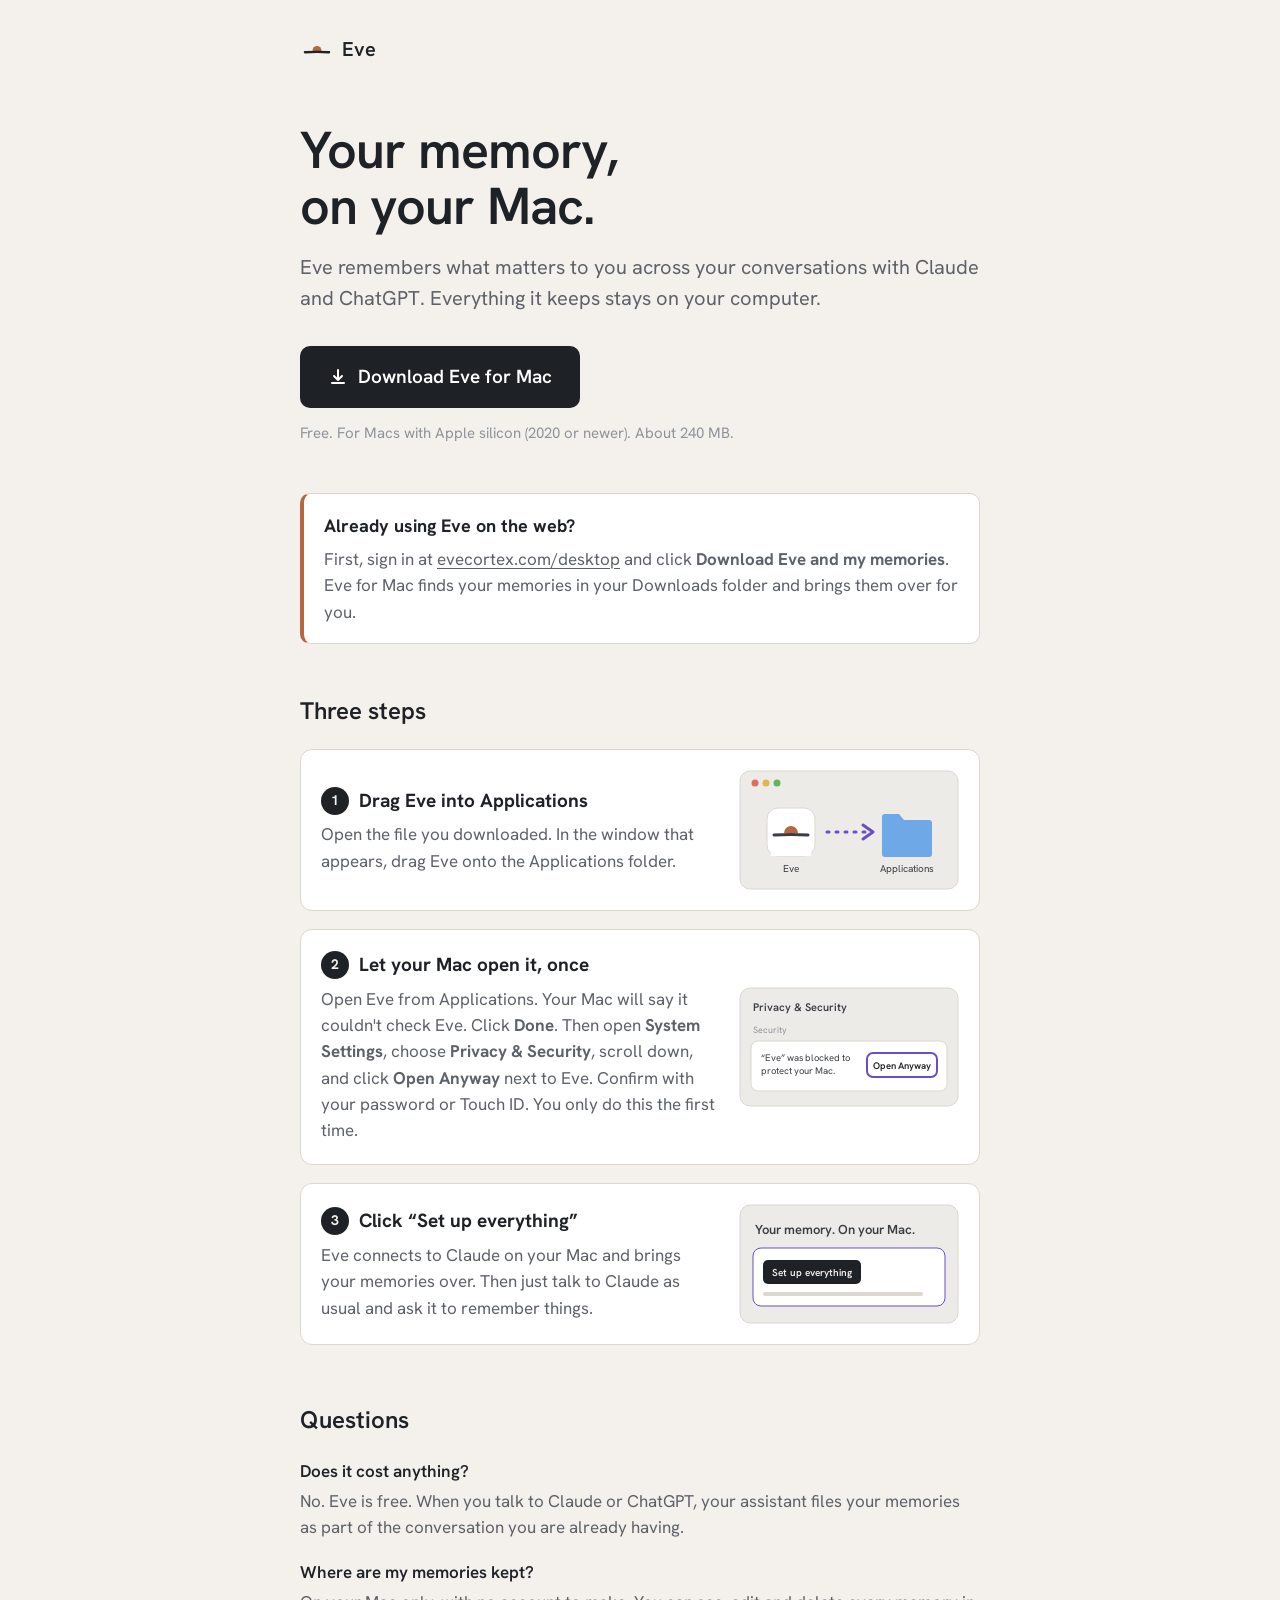
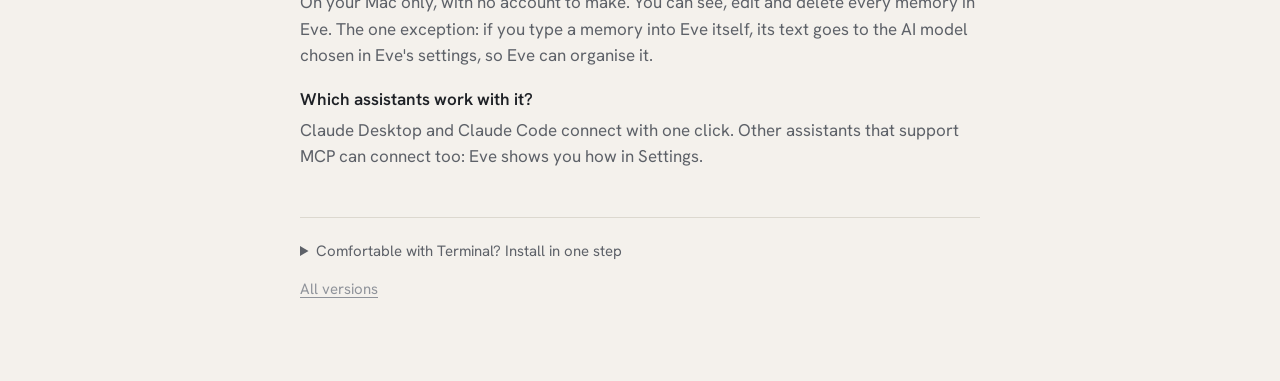
==== docs/index.html @ b5d8cdc0 "Simple download page for non-technical users (GitHub Pages, /docs) Co-Authored-By: Claude Opus 5.5 <" ====
<!doctype html>
<html lang="en">
<head>
<meta charset="utf-8">
<meta name="viewport" content="width=device-width, initial-scale=1">
<title>Eve for Mac</title>
<meta name="description" content="Eve remembers what matters to you across your conversations with Claude and ChatGPT. Everything stays on your Mac.">
<link rel="icon" href="eve-mark.svg" type="image/svg+xml">
<link rel="preconnect" href="https://fonts.googleapis.com">
<link rel="preconnect" href="https://fonts.gstatic.com" crossorigin>
<link href="https://fonts.googleapis.com/css2?family=Hanken+Grotesk:wght@400;500;600&display=swap" rel="stylesheet">
<style>
  :root {
    --bg: #f4f1ec; --card: #ffffff; --ink: #1e2126; --soft: #5d6168; --faint: #8f939a;
    --rule: #dcd8cf; --warm: #b5673f; --violet: #6a4fc4; --button: #1e2126; --button-ink: #ffffff;
    --shot: #ecebe7; --shot-ink: #3a3d42;
  }
  @media (prefers-color-scheme: dark) {
    :root:not([data-theme="light"]) {
      --bg: #17181b; --card: #202226; --ink: #f1efeb; --soft: #b7b2aa; --faint: #8b857c;
      --rule: #34363b; --warm: #d0855c; --violet: #9c86ec; --button: #f1efeb; --button-ink: #17181b;
      --shot: #2a2c31; --shot-ink: #d8d4cd;
    }
  }
  :root[data-theme="dark"] {
    --bg: #17181b; --card: #202226; --ink: #f1efeb; --soft: #b7b2aa; --faint: #8b857c;
    --rule: #34363b; --warm: #d0855c; --violet: #9c86ec; --button: #f1efeb; --button-ink: #17181b;
    --shot: #2a2c31; --shot-ink: #d8d4cd;
  }
  * { box-sizing: border-box; }
  body { margin: 0; background: var(--bg); color: var(--ink);
         font: 17px/1.55 "Hanken Grotesk", -apple-system, BlinkMacSystemFont, "Helvetica Neue", Arial, sans-serif; }
  main { max-width: 720px; margin: 0 auto; padding: 32px 20px 64px; }
  a { color: inherit; text-underline-offset: 3px; }
  header { display: flex; align-items: center; gap: 8px; font-weight: 600; font-size: 20px; }
  header svg { flex: none; }
  .hero { padding: 56px 0 40px; }
  h1 { font-size: clamp(34px, 7vw, 52px); line-height: 1.08; font-weight: 600; letter-spacing: -0.02em; margin: 0 0 18px; }
  .lede { font-size: 20px; color: var(--soft); margin: 0 0 32px; max-width: 34em; }
  .download { display: inline-flex; align-items: center; gap: 10px; background: var(--button); color: var(--button-ink);
              text-decoration: none; font-weight: 600; font-size: 19px; padding: 16px 28px; border-radius: 10px; }
  .download:focus-visible, button:focus-visible, summary:focus-visible { outline: 3px solid var(--violet); outline-offset: 3px; }
  .download svg { width: 20px; height: 20px; }
  .fine { color: var(--faint); font-size: 15px; margin: 14px 0 0; }
  .phone-note { display: none; background: var(--card); border: 1px solid var(--rule); border-radius: 10px; padding: 14px 16px; margin-top: 18px; color: var(--soft); }
  .moving { background: var(--card); border: 1px solid var(--rule); border-left: 4px solid var(--warm); border-radius: 10px; padding: 18px 20px; margin: 8px 0 48px; }
  .moving h2 { font-size: 18px; margin: 0 0 6px; }
  .moving p { margin: 0; color: var(--soft); }
  h2.section { font-size: 24px; font-weight: 600; margin: 0 0 20px; }
  ol.steps { list-style: none; padding: 0; margin: 0 0 56px; display: grid; gap: 18px; counter-reset: step; }
  ol.steps li { counter-increment: step; background: var(--card); border: 1px solid var(--rule); border-radius: 12px;
                padding: 20px; display: grid; grid-template-columns: 1fr 220px; gap: 20px; align-items: center; }
  .step-text h3 { margin: 0 0 6px; font-size: 19px; display: flex; align-items: center; gap: 10px; }
  .step-text h3::before { content: counter(step); flex: none; width: 28px; height: 28px; border-radius: 50%;
                          background: var(--ink); color: var(--bg); display: grid; place-items: center; font-size: 14px; }
  .step-text p { margin: 0; color: var(--soft); }
  .shot { width: 100%; height: auto; display: block; }
  dl.faq { margin: 0 0 48px; }
  dl.faq dt { font-weight: 600; margin-top: 18px; }
  dl.faq dd { margin: 4px 0 0; color: var(--soft); }
  footer { border-top: 1px solid var(--rule); padding-top: 22px; color: var(--faint); font-size: 15px; }
  details summary { cursor: pointer; color: var(--soft); }
  details p { margin: 10px 0 8px; }
  .cmd { display: flex; gap: 8px; align-items: stretch; flex-wrap: wrap; }
  .cmd code { flex: 1; min-width: 0; overflow-x: auto; white-space: nowrap; background: var(--card); border: 1px solid var(--rule);
              border-radius: 8px; padding: 10px 12px; font: 13px/1.5 ui-monospace, Menlo, monospace; color: var(--ink); }
  .cmd button { font: inherit; font-size: 14px; border: 1px solid var(--rule); background: var(--card); color: var(--ink);
                border-radius: 8px; padding: 8px 14px; cursor: pointer; }
  @media (max-width: 640px) {
    main { padding: 20px 16px 48px; }
    .hero { padding: 36px 0 28px; }
    .lede { font-size: 18px; }
    ol.steps li { grid-template-columns: 1fr; }
    .shot { max-width: 300px; }
  }
  @media (pointer: coarse) and (max-width: 900px) { .phone-note { display: block; } }
</style>
</head>
<body>
<main>
  <header><svg viewBox="0 0 48 48" width="34" height="34" fill="none" aria-hidden="true"><defs><clipPath id="horizon"><rect width="48" height="27.7"/></clipPath></defs><circle cx="24" cy="26" r="6.3" fill="var(--warm)" clip-path="url(#horizon)"/><path d="M7 28.5 Q24 27.5 41 28.5" stroke="currentColor" stroke-width="3.4" stroke-linecap="round"/></svg>Eve</header>

  <section class="hero">
    <h1>Your memory,<br>on your Mac.</h1>
    <p class="lede">Eve remembers what matters to you across your conversations with Claude and ChatGPT. Everything it keeps stays on your computer.</p>
    <a class="download" href="https://github.com/alexa-loste/eve-local/releases/latest/download/Eve.dmg">
      <svg viewBox="0 0 20 20" fill="none" aria-hidden="true"><path d="M10 3v10m0 0-4-4m4 4 4-4M4 16h12" stroke="currentColor" stroke-width="2" stroke-linecap="round" stroke-linejoin="round"/></svg>
      Download Eve for Mac
    </a>
    <p class="fine">Free. For Macs with Apple silicon (2020 or newer). About 240 MB.</p>
    <p class="phone-note">Eve runs on a Mac. Open this page on your Mac to download it.</p>
  </section>

  <section class="moving" aria-labelledby="moving-title">
    <h2 id="moving-title">Already using Eve on the web?</h2>
    <p>First, sign in at <a href="https://evecortex.com/desktop">evecortex.com/desktop</a> and click <strong>Download Eve and my memories</strong>. Eve for Mac finds your memories in your Downloads folder and brings them over for you.</p>
  </section>

  <h2 class="section">Three steps</h2>
  <ol class="steps">
    <li>
      <div class="step-text">
        <h3>Drag Eve into Applications</h3>
        <p>Open the file you downloaded. In the window that appears, drag Eve onto the Applications folder.</p>
      </div>
      <svg class="shot" viewBox="0 0 220 120" role="img" aria-label="The Eve icon being dragged onto the Applications folder">
        <rect x="1" y="1" width="218" height="118" rx="10" fill="var(--shot)" stroke="var(--rule)"/>
        <circle cx="16" cy="13" r="3.5" fill="#e06c5e"/><circle cx="27" cy="13" r="3.5" fill="#e4b54c"/><circle cx="38" cy="13" r="3.5" fill="#62b35b"/>
        <rect x="28" y="38" width="48" height="48" rx="11" fill="var(--card)" stroke="var(--rule)"/>
        <circle cx="52" cy="63" r="7" fill="var(--warm)"/><rect x="32" y="63" width="40" height="23" fill="var(--card)"/>
        <path d="M35 65 Q52 64 69 65" stroke="var(--shot-ink)" stroke-width="3" stroke-linecap="round" fill="none"/>
        <text x="52" y="102" text-anchor="middle" font-size="10" fill="var(--shot-ink)" font-family="inherit">Eve</text>
        <path d="M88 62 H128" stroke="var(--violet)" stroke-width="3" stroke-linecap="round" stroke-dasharray="2 7"/>
        <path d="M124 55 L134 62 L124 69" stroke="var(--violet)" stroke-width="3" fill="none" stroke-linecap="round" stroke-linejoin="round"/>
        <path d="M146 44 h14 l5 6 h25 a3 3 0 0 1 3 3 v31 a3 3 0 0 1 -3 3 h-44 a3 3 0 0 1 -3 -3 v-37 a3 3 0 0 1 3 -3z" fill="#6ea8e6"/>
        <text x="168" y="102" text-anchor="middle" font-size="10" fill="var(--shot-ink)" font-family="inherit">Applications</text>
      </svg>
    </li>
    <li>
      <div class="step-text">
        <h3>Let your Mac open it, once</h3>
        <p>Open Eve from Applications. Your Mac will say it couldn't check Eve. Click <strong>Done</strong>. Then open <strong>System Settings</strong>, choose <strong>Privacy &amp; Security</strong>, scroll down, and click <strong>Open Anyway</strong> next to Eve. Confirm with your password or Touch ID. You only do this the first time.</p>
      </div>
      <svg class="shot" viewBox="0 0 220 120" role="img" aria-label="Privacy and Security settings with the Open Anyway button next to a message about Eve">
        <rect x="1" y="1" width="218" height="118" rx="10" fill="var(--shot)" stroke="var(--rule)"/>
        <text x="14" y="24" font-size="11" font-weight="600" fill="var(--shot-ink)" font-family="inherit">Privacy &amp; Security</text>
        <text x="14" y="46" font-size="9" fill="var(--faint)" font-family="inherit">Security</text>
        <rect x="12" y="54" width="196" height="50" rx="7" fill="var(--card)" stroke="var(--rule)"/>
        <text x="22" y="74" font-size="9.5" fill="var(--shot-ink)" font-family="inherit">“Eve” was blocked to</text>
        <text x="22" y="87" font-size="9.5" fill="var(--shot-ink)" font-family="inherit">protect your Mac.</text>
        <rect x="128" y="66" width="70" height="24" rx="6" fill="var(--card)" stroke="var(--violet)" stroke-width="2"/>
        <text x="163" y="82" text-anchor="middle" font-size="9.5" font-weight="600" fill="var(--ink)" font-family="inherit">Open Anyway</text>
      </svg>
    </li>
    <li>
      <div class="step-text">
        <h3>Click “Set up everything”</h3>
        <p>Eve connects to Claude on your Mac and brings your memories over. Then just talk to Claude as usual and ask it to remember things.</p>
      </div>
      <svg class="shot" viewBox="0 0 220 120" role="img" aria-label="Eve's welcome screen with the Set up everything button">
        <rect x="1" y="1" width="218" height="118" rx="10" fill="var(--shot)" stroke="var(--rule)"/>
        <text x="16" y="30" font-size="13" font-weight="600" fill="var(--shot-ink)" font-family="inherit">Your memory. On your Mac.</text>
        <rect x="14" y="44" width="192" height="58" rx="8" fill="var(--card)" stroke="var(--violet)"/>
        <rect x="24" y="56" width="98" height="24" rx="5" fill="var(--ink)"/>
        <text x="73" y="72" text-anchor="middle" font-size="10" font-weight="600" fill="var(--bg)" font-family="inherit">Set up everything</text>
        <rect x="24" y="88" width="160" height="4" rx="2" fill="var(--rule)"/>
      </svg>
    </li>
  </ol>

  <h2 class="section">Questions</h2>
  <dl class="faq">
    <dt>Does it cost anything?</dt>
    <dd>No. Eve is free. When you talk to Claude or ChatGPT, your assistant files your memories as part of the conversation you are already having.</dd>
    <dt>Where are my memories kept?</dt>
    <dd>On your Mac only, with no account to make. You can see, edit and delete every memory in Eve. The one exception: if you type a memory into Eve itself, its text goes to the AI model chosen in Eve's settings, so Eve can organise it.</dd>
    <dt>Which assistants work with it?</dt>
    <dd>Claude Desktop and Claude Code connect with one click. Other assistants that support MCP can connect too: Eve shows you how in Settings.</dd>
  </dl>

  <footer>
    <details>
      <summary>Comfortable with Terminal? Install in one step</summary>
      <p>This downloads Eve, checks it, puts it in Applications and opens it, with no permission step:</p>
      <div class="cmd"><code id="cmd">curl -fsSL https://github.com/alexa-loste/eve-local/releases/latest/download/install.sh | sh</code><button type="button" id="copy">Copy</button></div>
    </details>
    <p><a href="https://github.com/alexa-loste/eve-local/releases">All versions</a></p>
  </footer>
</main>
<script>
  document.getElementById('copy').addEventListener('click', async (event) => {
    try { await navigator.clipboard.writeText(document.getElementById('cmd').textContent); event.target.textContent = 'Copied'; }
    catch (_) { event.target.textContent = 'Select and copy'; }
  });
</script>
</body>
</html>
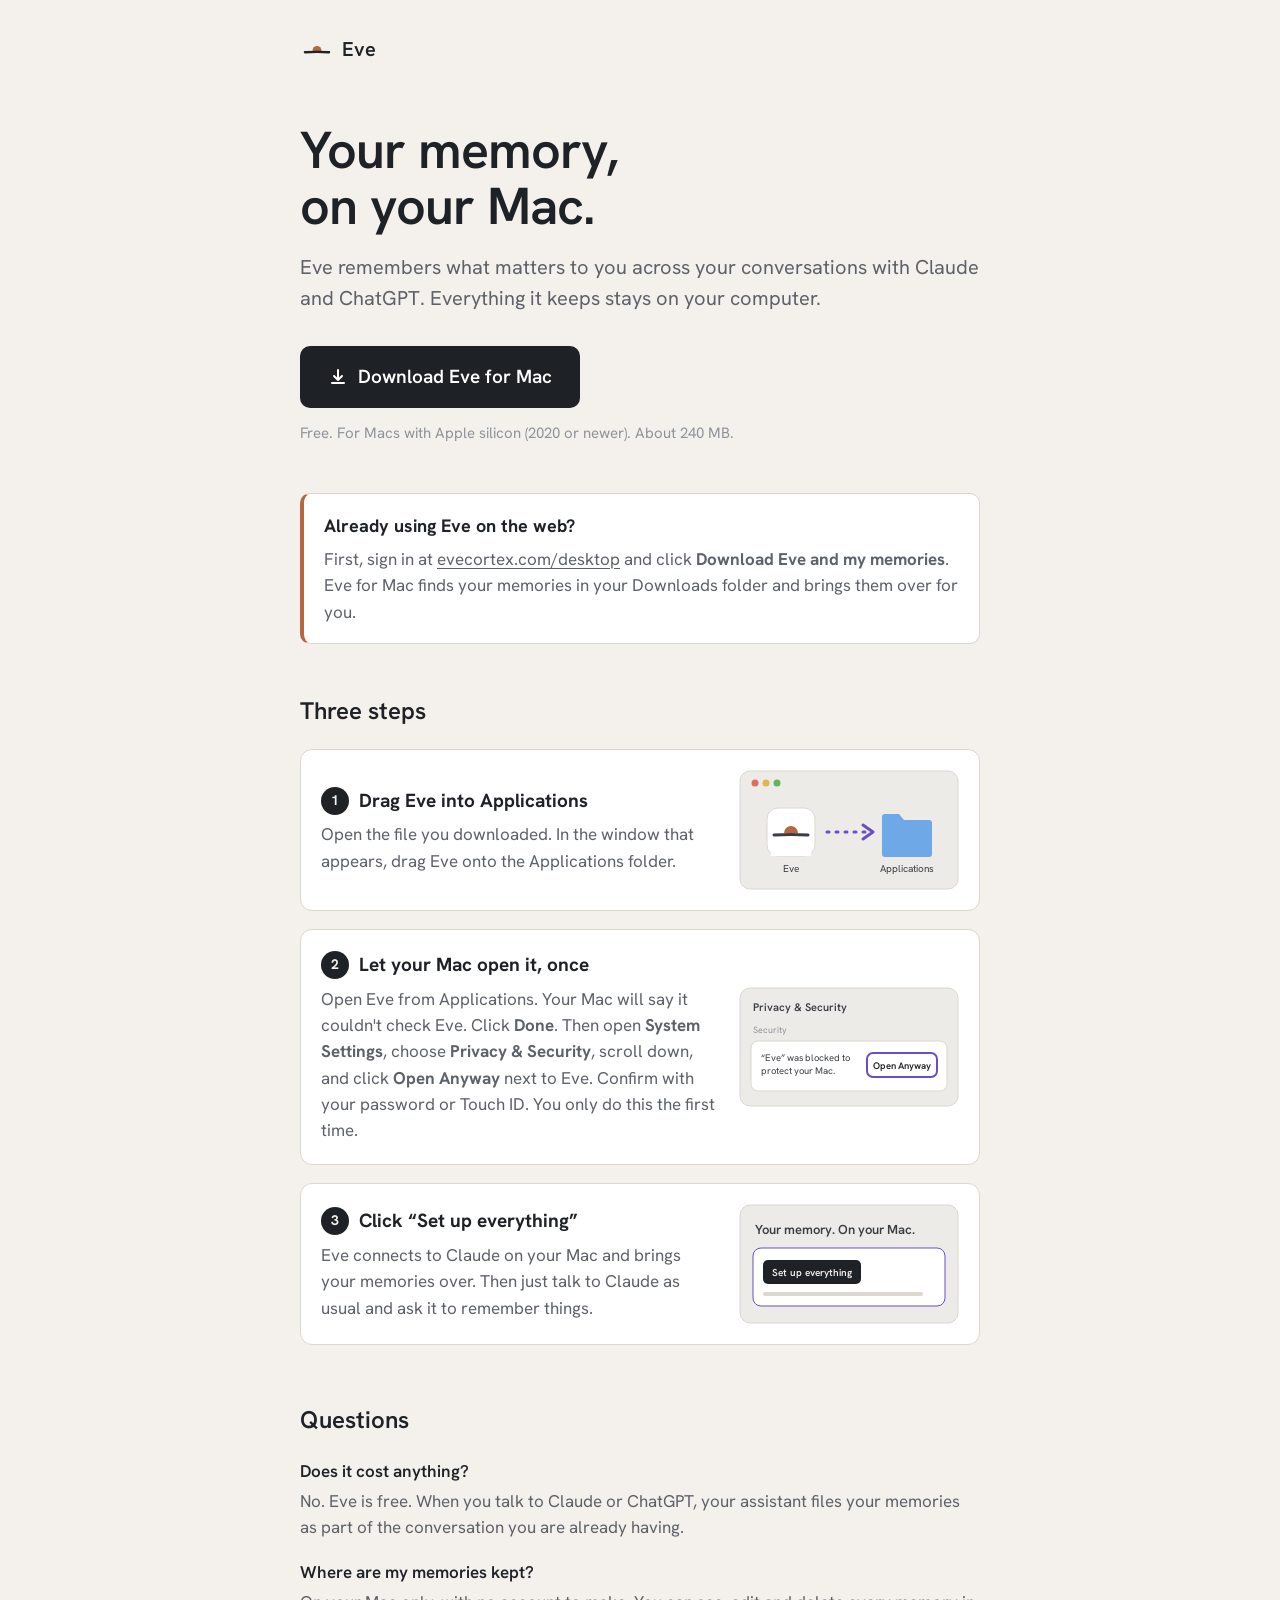
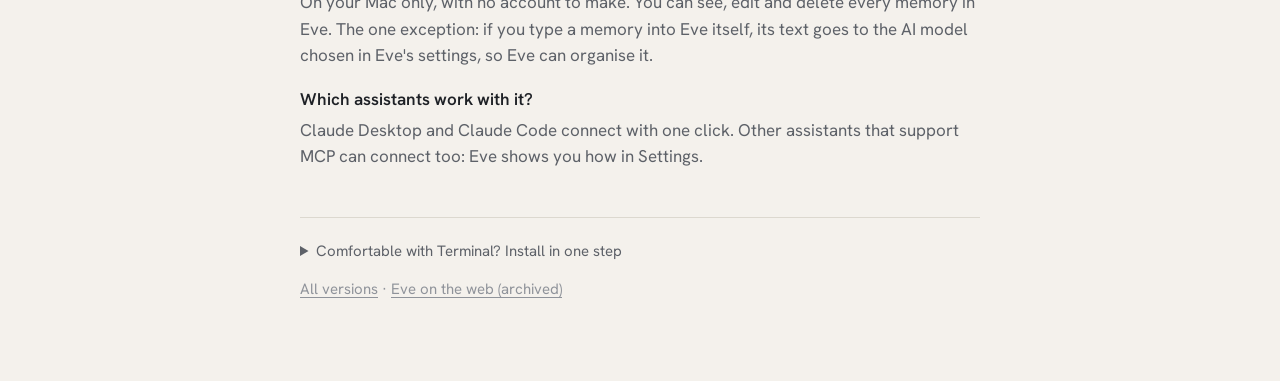
==== commit f9ead2c3: "Archive evecortex.com's public pages under /archive Snapshot of the landing, about, docs, benchmark," ====
--- a/docs/index.html
+++ b/docs/index.html
@@ -164,7 +164,7 @@
       <p>This downloads Eve, checks it, puts it in Applications and opens it, with no permission step:</p>
       <div class="cmd"><code id="cmd">curl -fsSL https://github.com/alexa-loste/eve-local/releases/latest/download/install.sh | sh</code><button type="button" id="copy">Copy</button></div>
     </details>
-    <p><a href="https://github.com/alexa-loste/eve-local/releases">All versions</a></p>
+    <p><a href="https://github.com/alexa-loste/eve-local/releases">All versions</a> · <a href="archive/">Eve on the web (archived)</a></p>
   </footer>
 </main>
 <script>
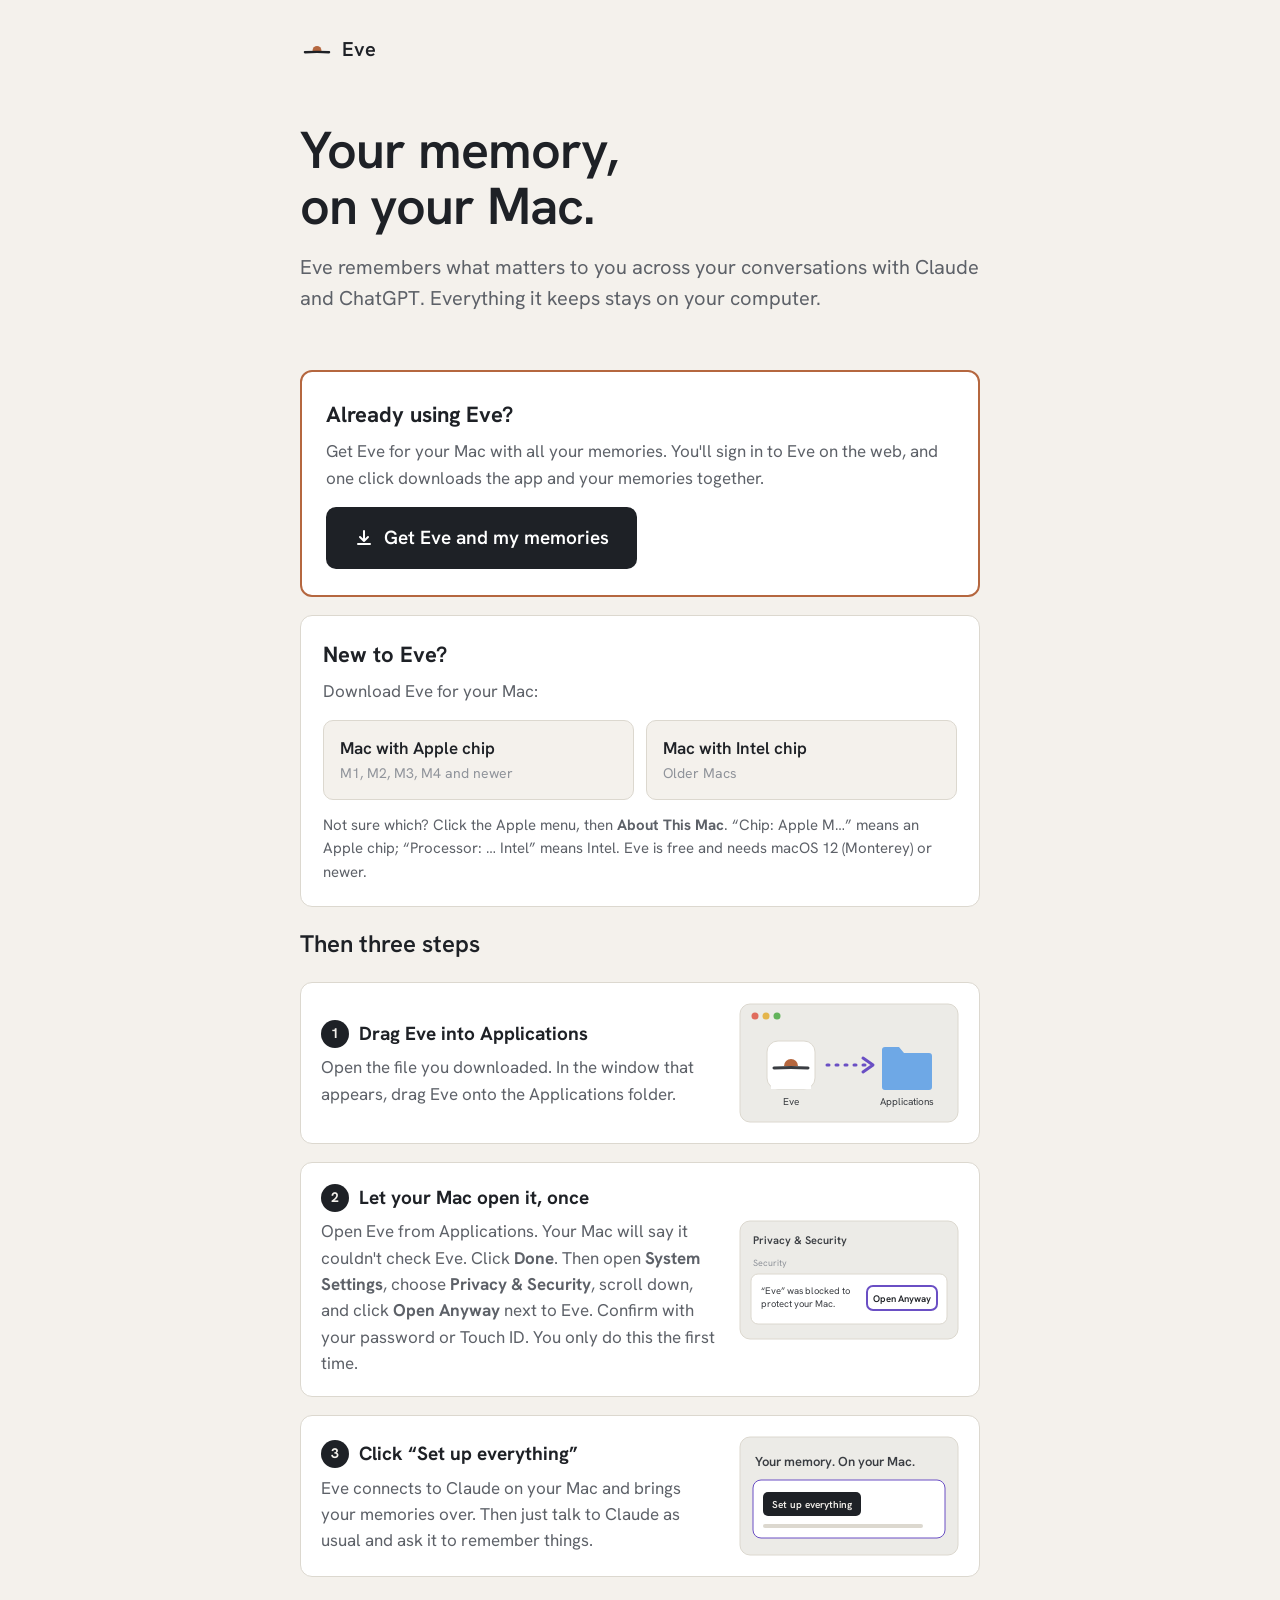
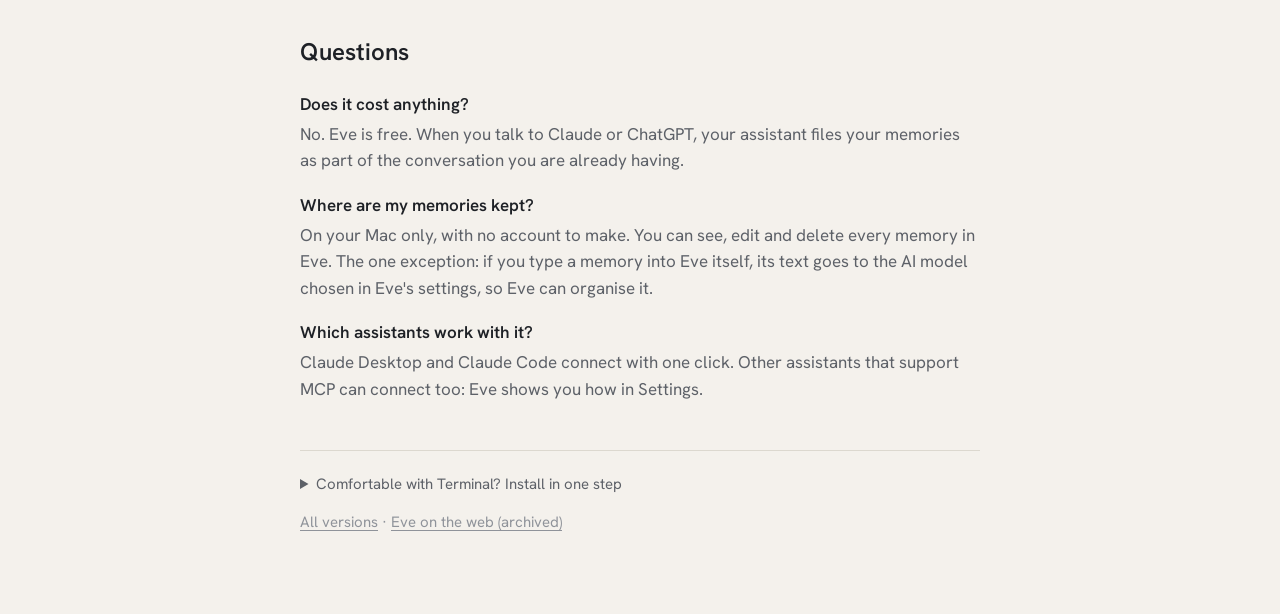
==== commit 61c51d15: "Download page: existing users first; Apple chip and Intel downloads; installer picks the chip Co-Aut" ====
--- a/docs/index.html
+++ b/docs/index.html
@@ -43,9 +43,20 @@
   .download svg { width: 20px; height: 20px; }
   .fine { color: var(--faint); font-size: 15px; margin: 14px 0 0; }
   .phone-note { display: none; background: var(--card); border: 1px solid var(--rule); border-radius: 10px; padding: 14px 16px; margin-top: 18px; color: var(--soft); }
-  .moving { background: var(--card); border: 1px solid var(--rule); border-left: 4px solid var(--warm); border-radius: 10px; padding: 18px 20px; margin: 8px 0 48px; }
-  .moving h2 { font-size: 18px; margin: 0 0 6px; }
-  .moving p { margin: 0; color: var(--soft); }
+  .hero { padding-bottom: 24px; }
+  .path { background: var(--card); border: 1px solid var(--rule); border-radius: 12px; padding: 22px; margin: 0 0 18px; }
+  .path.primary { border: 2px solid var(--warm); padding: 26px 24px; }
+  .path h2 { font-size: 22px; margin: 0 0 6px; }
+  .path p { margin: 0 0 16px; color: var(--soft); }
+  .path .fine { margin: 14px 0 0; }
+  .chips { display: flex; gap: 12px; flex-wrap: wrap; }
+  .chip { flex: 1 1 220px; display: grid; gap: 2px; text-decoration: none; border: 1px solid var(--rule); border-radius: 10px;
+          padding: 14px 16px; font-weight: 600; color: var(--ink); background: var(--bg); }
+  .chip span { font-weight: 400; font-size: 14px; color: var(--faint); }
+  .chip.likely { border-color: var(--ink); }
+  .chip.likely::after { content: "Probably your Mac"; font-weight: 500; font-size: 13px; color: var(--violet); }
+  .chip:focus-visible { outline: 3px solid var(--violet); outline-offset: 3px; }
+  .steps-intro { margin-top: 48px; }
   h2.section { font-size: 24px; font-weight: 600; margin: 0 0 20px; }
   ol.steps { list-style: none; padding: 0; margin: 0 0 56px; display: grid; gap: 18px; counter-reset: step; }
   ol.steps li { counter-increment: step; background: var(--card); border: 1px solid var(--rule); border-radius: 12px;
@@ -83,20 +94,29 @@
   <section class="hero">
     <h1>Your memory,<br>on your Mac.</h1>
     <p class="lede">Eve remembers what matters to you across your conversations with Claude and ChatGPT. Everything it keeps stays on your computer.</p>
-    <a class="download" href="https://github.com/alexa-loste/eve-local/releases/latest/download/Eve.dmg">
-      <svg viewBox="0 0 20 20" fill="none" aria-hidden="true"><path d="M10 3v10m0 0-4-4m4 4 4-4M4 16h12" stroke="currentColor" stroke-width="2" stroke-linecap="round" stroke-linejoin="round"/></svg>
-      Download Eve for Mac
-    </a>
-    <p class="fine">Free. For Macs with Apple silicon (2020 or newer). About 240 MB.</p>
     <p class="phone-note">Eve runs on a Mac. Open this page on your Mac to download it.</p>
   </section>
 
-  <section class="moving" aria-labelledby="moving-title">
-    <h2 id="moving-title">Already using Eve on the web?</h2>
-    <p>First, sign in at <a href="https://evecortex.com/desktop">evecortex.com/desktop</a> and click <strong>Download Eve and my memories</strong>. Eve for Mac finds your memories in your Downloads folder and brings them over for you.</p>
+  <section class="path primary" aria-labelledby="existing-title">
+    <h2 id="existing-title">Already using Eve?</h2>
+    <p>Get Eve for your Mac with all your memories. You'll sign in to Eve on the web, and one click downloads the app and your memories together.</p>
+    <a class="download" href="https://evecortex.com/desktop">
+      <svg viewBox="0 0 20 20" fill="none" aria-hidden="true"><path d="M10 3v10m0 0-4-4m4 4 4-4M4 16h12" stroke="currentColor" stroke-width="2" stroke-linecap="round" stroke-linejoin="round"/></svg>
+      Get Eve and my memories
+    </a>
   </section>
 
-  <h2 class="section">Three steps</h2>
+  <section class="path" aria-labelledby="new-title">
+    <h2 id="new-title">New to Eve?</h2>
+    <p>Download Eve for your Mac:</p>
+    <div class="chips">
+      <a class="chip" data-chip="apple" href="https://github.com/alexa-loste/eve-local/releases/latest/download/Eve.dmg">Mac with Apple chip<span>M1, M2, M3, M4 and newer</span></a>
+      <a class="chip" data-chip="intel" href="https://github.com/alexa-loste/eve-local/releases/latest/download/Eve-intel.dmg">Mac with Intel chip<span>Older Macs</span></a>
+    </div>
+    <p class="fine">Not sure which? Click the Apple menu, then <strong>About This Mac</strong>. “Chip: Apple M…” means an Apple chip; “Processor: … Intel” means Intel. Eve is free and needs macOS 12 (Monterey) or newer.</p>
+  </section>
+
+  <h2 class="section steps-intro">Then three steps</h2>
   <ol class="steps">
     <li>
       <div class="step-text">
@@ -168,6 +188,17 @@
   </footer>
 </main>
 <script>
+  // Browsers don't say which chip a Mac has, but the graphics name usually
+  // does ("Apple M2", "Intel Iris"). Only a hint: both choices stay visible.
+  (() => {
+    try {
+      const gl = document.createElement('canvas').getContext('webgl');
+      const ext = gl && gl.getExtension('WEBGL_debug_renderer_info');
+      const name = ext ? String(gl.getParameter(ext.UNMASKED_RENDERER_WEBGL)) : '';
+      const chip = /Apple M\d|Apple GPU/i.test(name) ? 'apple' : /Intel|AMD|Radeon|NVIDIA/i.test(name) ? 'intel' : '';
+      if (chip) document.querySelector('[data-chip="' + chip + '"]').classList.add('likely');
+    } catch (_) {}
+  })();
   document.getElementById('copy').addEventListener('click', async (event) => {
     try { await navigator.clipboard.writeText(document.getElementById('cmd').textContent); event.target.textContent = 'Copied'; }
     catch (_) { event.target.textContent = 'Select and copy'; }
